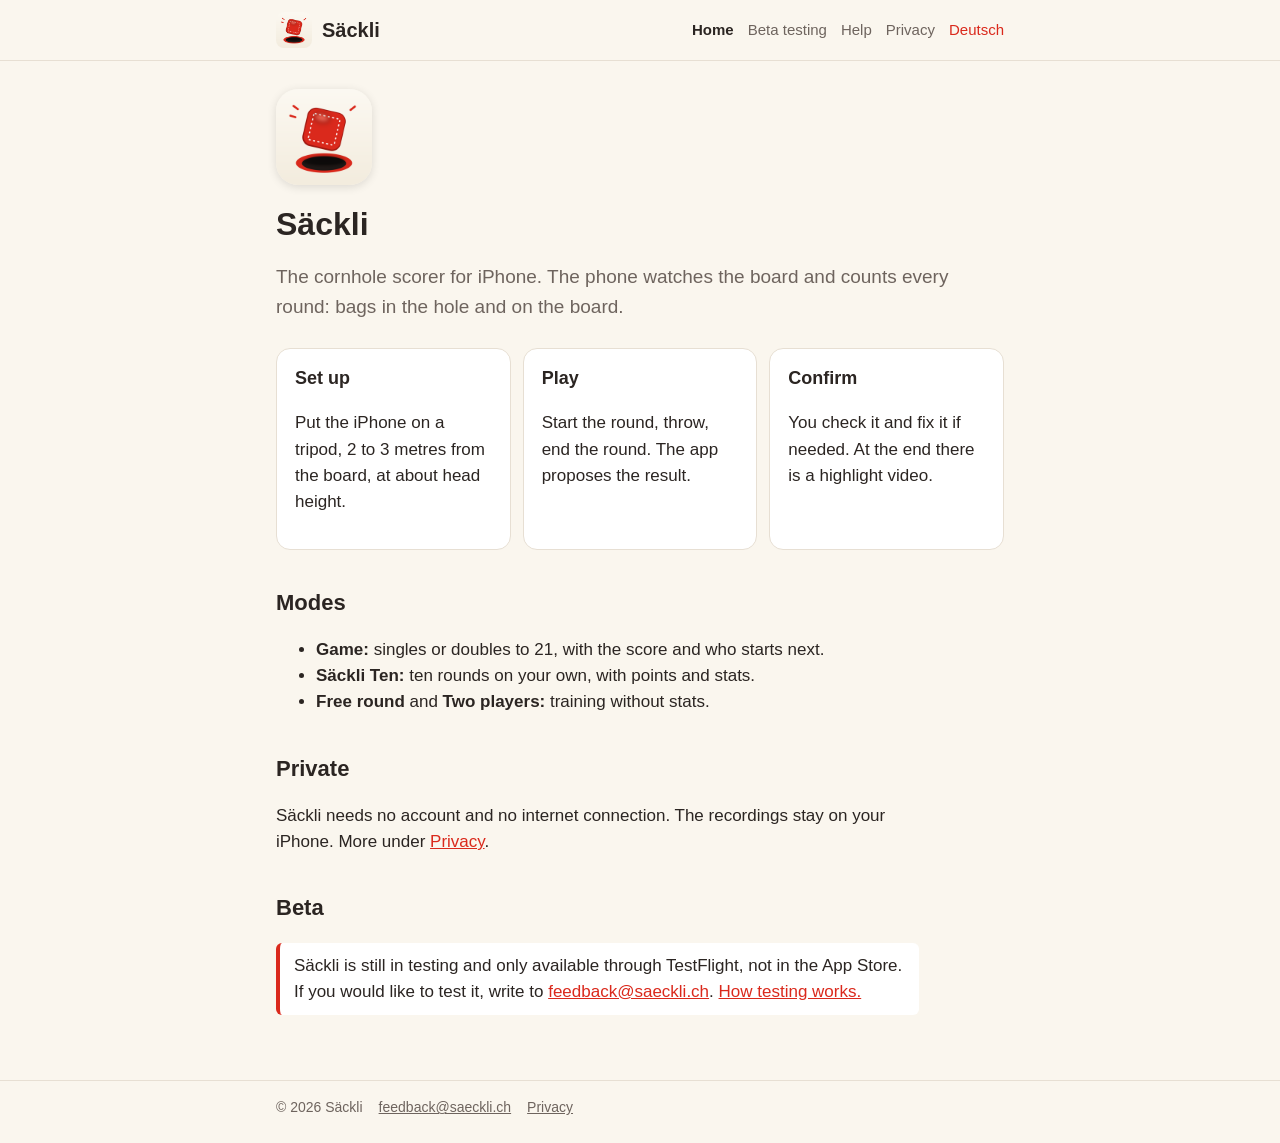
==== en/index.html @ 9da4237e "First draft: start, privacy, tester guide and help in German and English Claude-Session: https://cla" ====
<!doctype html>
<html lang="en">
<head>
  <meta charset="utf-8">
  <meta name="viewport" content="width=device-width, initial-scale=1">
  <title>Säckli</title>
  <meta name="description" content="Säckli keeps the cornhole score for you: the iPhone watches the board and counts every round.">
  <link rel="alternate" hreflang="de" href="../index.html">
  <link rel="icon" href="../icon.png">
  <link rel="apple-touch-icon" href="../apple-touch-icon.png">
  <link rel="stylesheet" href="../style.css">
</head>
<body>
  <header><div class="inner">
    <a class="brand" href="index.html"><img src="../icon.png" alt="">Säckli</a>
    <nav>
      <a href="index.html" aria-current="page">Home</a>
      <a href="testing.html">Beta testing</a>
      <a href="support.html">Help</a>
      <a href="privacy.html">Privacy</a>
      <a class="lang" href="../index.html" hreflang="de">Deutsch</a>
    </nav>
  </div></header>
  <main>
<div class="hero">
  <img src="../icon.png" alt="Säckli app icon">
  <div>
    <h1>Säckli</h1>
    <p class="lead">The cornhole scorer for iPhone. The phone watches the board and counts every round:
    bags in the hole and on the board.</p>
  </div>
</div>

<div class="cards">
  <div class="card"><h3>Set up</h3><p>Put the iPhone on a tripod, 2 to 3 metres from the board, at about head height.</p></div>
  <div class="card"><h3>Play</h3><p>Start the round, throw, end the round. The app proposes the result.</p></div>
  <div class="card"><h3>Confirm</h3><p>You check it and fix it if needed. At the end there is a highlight video.</p></div>
</div>

<h2>Modes</h2>
<ul>
  <li><strong>Game:</strong> singles or doubles to 21, with the score and who starts next.</li>
  <li><strong>Säckli Ten:</strong> ten rounds on your own, with points and stats.</li>
  <li><strong>Free round</strong> and <strong>Two players:</strong> training without stats.</li>
</ul>

<h2>Private</h2>
<p>Säckli needs no account and no internet connection. The recordings stay on your iPhone. More under
<a href="privacy.html">Privacy</a>.</p>

<h2>Beta</h2>
<p class="note">Säckli is still in testing and only available through TestFlight, not in the App Store.
If you would like to test it, write to <a href="mailto:feedback@saeckli.ch">feedback@saeckli.ch</a>.
<a href="testing.html">How testing works.</a></p>
  </main>
  <footer><div class="inner"><span>© 2026 Säckli</span><a href="mailto:feedback@saeckli.ch">feedback@saeckli.ch</a><a href="privacy.html">Privacy</a></div></footer>
</body>
</html>
---- style.css ----
/* Säckli website. Colours from the app (ios/CornholeScore/Assets.xcassets). */
:root {
  --bg: #faf6ee;
  --card: #ffffff;
  --text: #2b2522;
  --muted: #6e645e;
  --accent: #da291c;
  --line: #e7dfd3;
  --wood: #eddbb8;
}
@media (prefers-color-scheme: dark) {
  :root {
    --bg: #1b1816;
    --card: #2c2725;
    --text: #f2ece6;
    --muted: #b3a9a2;
    --accent: #ef4638;
    --line: #3d3532;
    --wood: #5a4a36;
  }
}

* { box-sizing: border-box; }
html { -webkit-text-size-adjust: 100%; }
body {
  margin: 0;
  background: var(--bg);
  color: var(--text);
  font: 17px/1.55 -apple-system, BlinkMacSystemFont, "Segoe UI", Roboto, Helvetica, Arial, sans-serif;
}
a { color: var(--accent); }
main, header .inner, footer .inner { max-width: 760px; margin: 0 auto; padding: 0 16px; }

header { border-bottom: 1px solid var(--line); }
header .inner { display: flex; align-items: center; gap: 12px; flex-wrap: wrap; padding-top: 12px; padding-bottom: 12px; }
header .brand { display: flex; align-items: center; gap: 10px; text-decoration: none; color: var(--text); font-weight: 800; font-size: 20px; }
header .brand img { width: 36px; height: 36px; border-radius: 8px; }
header nav { display: flex; gap: 14px; flex-wrap: wrap; margin-left: auto; font-size: 15px; }
header nav a { color: var(--muted); text-decoration: none; }
header nav a[aria-current="page"] { color: var(--text); font-weight: 600; }
header nav a.lang { color: var(--accent); }

main { padding-top: 28px; padding-bottom: 48px; }
h1 { font-size: 32px; line-height: 1.2; margin: 0 0 12px; }
h2 { font-size: 22px; margin: 36px 0 8px; }
h3 { font-size: 18px; margin: 24px 0 6px; }
p, li { max-width: 68ch; }
.lead { font-size: 19px; color: var(--muted); }
.updated { color: var(--muted); font-size: 15px; }

.hero { display: flex; gap: 20px; align-items: center; flex-wrap: wrap; margin-bottom: 8px; }
.hero img { width: 96px; height: 96px; border-radius: 22px; box-shadow: 0 2px 10px rgba(0, 0, 0, 0.12); }

.card { background: var(--card); border: 1px solid var(--line); border-radius: 14px; padding: 16px 18px; margin: 16px 0; }
.card h3 { margin-top: 0; }
.cards { display: grid; grid-template-columns: repeat(auto-fit, minmax(min(200px, 100%), 1fr)); gap: 12px; }
.cards .card { margin: 0; }
.note { border-left: 4px solid var(--accent); background: var(--card); padding: 10px 14px; border-radius: 6px; }

ol.steps { padding-left: 22px; }
ol.steps li { margin: 6px 0; }

footer { border-top: 1px solid var(--line); color: var(--muted); font-size: 14px; }
footer .inner { padding-top: 16px; padding-bottom: 24px; display: flex; gap: 16px; flex-wrap: wrap; }
footer a { color: var(--muted); }

@media (max-width: 560px) {
  header nav { margin-left: 0; width: 100%; gap: 12px; }
  h1 { font-size: 28px; }
}
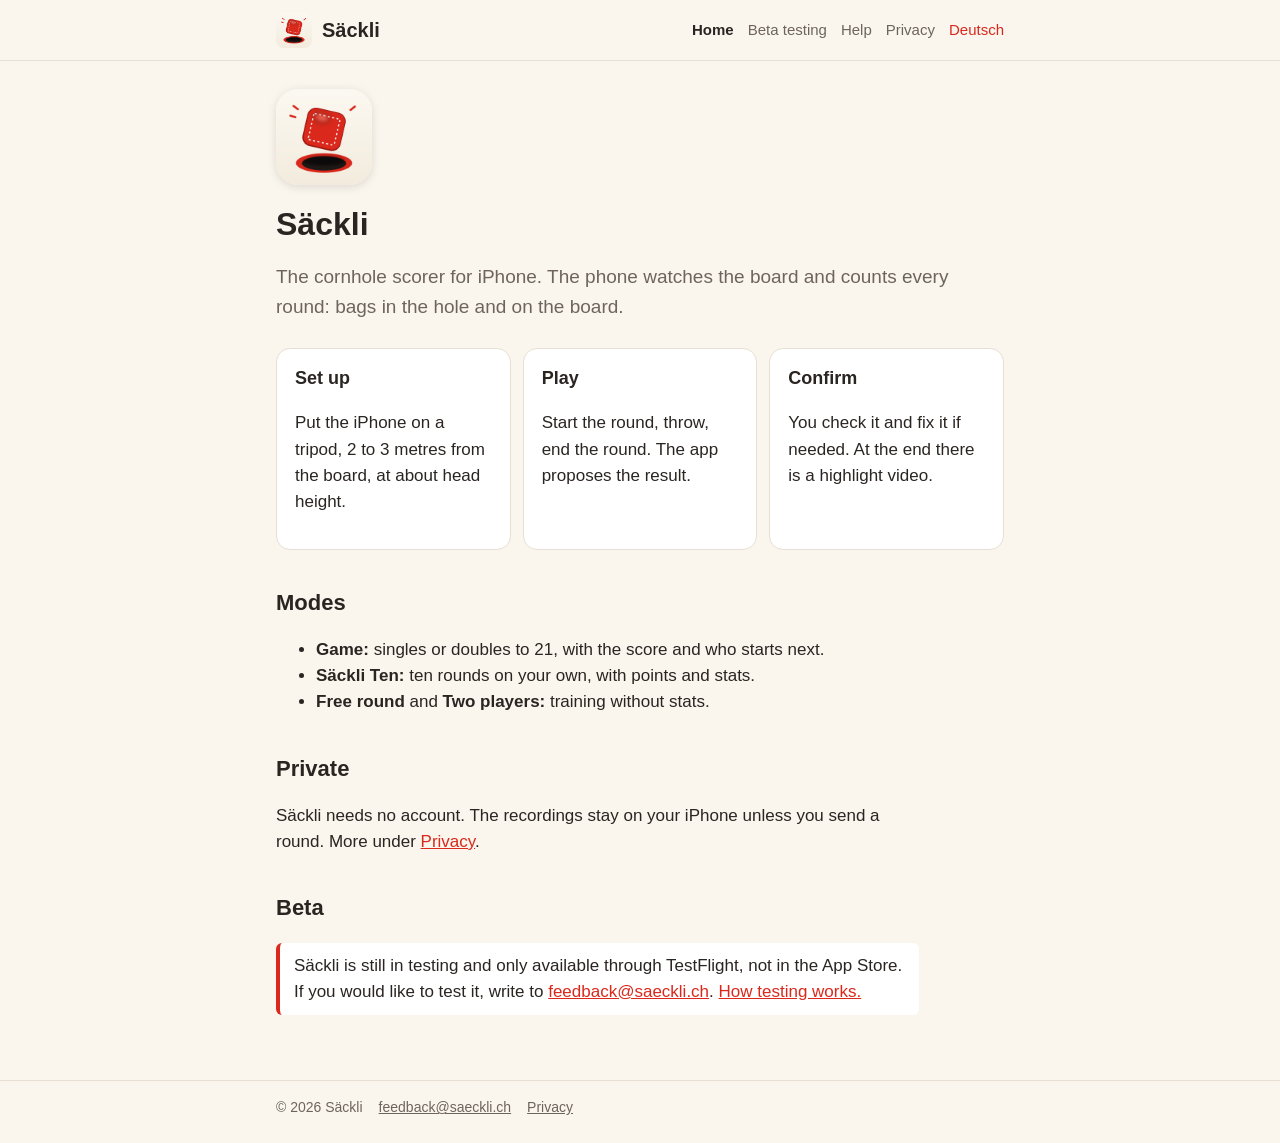
==== commit 6f050189: "Privacy and tester guide: rounds are uploaded to Cloudflare R2 (EU) Claude-Session: https://claude.a" ====
--- a/en/index.html
+++ b/en/index.html
@@ -45,7 +45,7 @@
 </ul>
 
 <h2>Private</h2>
-<p>Säckli needs no account and no internet connection. The recordings stay on your iPhone. More under
+<p>Säckli needs no account. The recordings stay on your iPhone unless you send a round. More under
 <a href="privacy.html">Privacy</a>.</p>
 
 <h2>Beta</h2>
